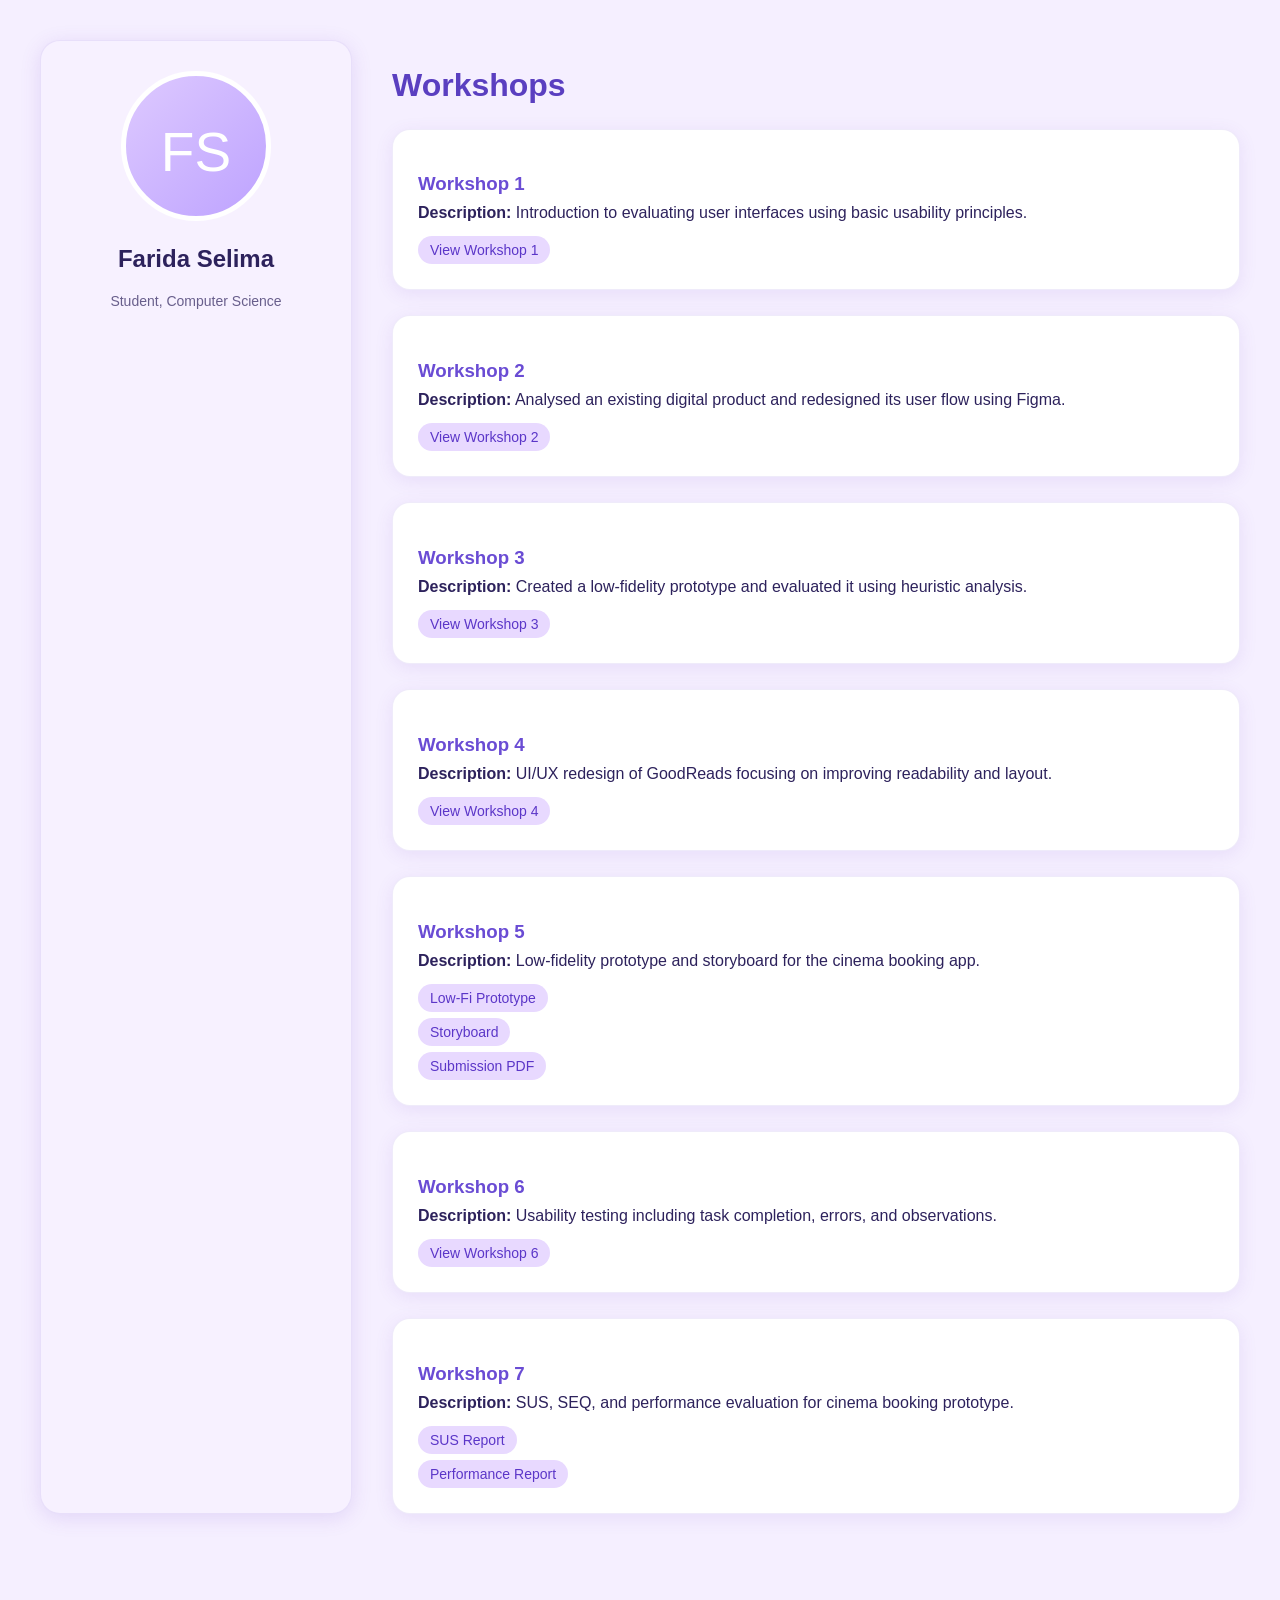
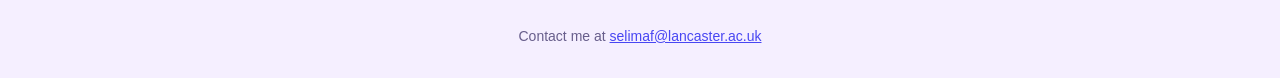
==== index.html @ 2829858a "Update index.html" ====
<!DOCTYPE html>
<html lang="en">
<head>
  <meta charset="UTF-8" />
  <meta name="viewport" content="width=device-width, initial-scale=1.0" />
  <title>Farida Selima — Portfolio</title>
  <link rel="stylesheet" href="styles.css" />
</head>

<body>
  <div class="layout">

    <!-- Sidebar -->
    <aside class="sidebar">
      <div class="photo">
        <!-- Purple Avatar -->
        <svg viewBox="0 0 120 120" xmlns="http://www.w3.org/2000/svg">
          <defs>
            <linearGradient id="g" x1="0" y1="0" x2="1" y2="1">
              <stop offset="0%" stop-color="#decaff"/>
              <stop offset="100%" stop-color="#bda2ff"/>
            </linearGradient>
          </defs>
          <circle cx="60" cy="60" r="58" fill="url(#g)" stroke="#fff" stroke-width="4"/>
          <text x="50%" y="54%" text-anchor="middle" font-size="44" fill="#fff" dy=".35em">FS</text>
        </svg>
      </div>

      <h1 class="name">Farida Selima</h1>
      <p class="title">Student, Computer Science</p>
    </aside>

    <!-- Main Content -->
    <main class="content">
      <section class="workshops">
        <h2>Workshops</h2>

        <div class="grid">

          <!-- Workshop 1 -->
          <article class="workshop-card">
            <h3>Workshop 1</h3>
            <p><strong>Description:</strong> Introduction to evaluating user interfaces using basic usability principles.</p>
            <a href="workshop1.html" target="_blank">View Workshop 1</a>
          </article>

          <!-- Workshop 2 -->
          <article class="workshop-card">
            <h3>Workshop 2</h3>
            <p><strong>Description:</strong> Analysed an existing digital product and redesigned its user flow using Figma.</p>
            <a href="https://www.figma.com/design/Ft95v7TeErPLOEwGShXO97" target="_blank">View Workshop 2</a>
          </article>

          <!-- Workshop 3 -->
          <article class="workshop-card">
            <h3>Workshop 3</h3>
            <p><strong>Description:</strong> Created a low-fidelity prototype and evaluated it using heuristic analysis.</p>
            <a href="https://www.figma.com/design/zfmDLkWAmGN3jzNrg86eZ7" target="_blank">View Workshop 3</a>
          </article>

          <!-- Workshop 4 -->
          <article class="workshop-card">
            <h3>Workshop 4</h3>
            <p><strong>Description:</strong> UI/UX redesign of GoodReads focusing on improving readability and layout.</p>
            <a href="https://www.figma.com/design/6fiuWXrTXkoMcTL44Tgeuo" target="_blank">View Workshop 4</a>
          </article>

          <!-- Workshop 5 -->
          <article class="workshop-card">
            <h3>Workshop 5</h3>
            <p><strong>Description:</strong> Low-fidelity prototype and storyboard for the cinema booking app.</p>
            <a href="low-fi.jpg" target="_blank">Low-Fi Prototype</a><br>
            <a href="storyboard.jpg" target="_blank">Storyboard</a><br>
            <a href="workshop5.pdf" target="_blank">Submission PDF</a>
          </article>

          <!-- Workshop 6 -->
          <article class="workshop-card">
            <h3>Workshop 6</h3>
            <p><strong>Description:</strong> Usability testing including task completion, errors, and observations.</p>
            <a href="https://www.figma.com/design/EO4mI0POC7leLDDDK6Pgrz" target="_blank">View Workshop 6</a>
          </article>

          <!-- Workshop 7 -->
          <article class="workshop-card">
            <h3>Workshop 7</h3>
            <p><strong>Description:</strong> SUS, SEQ, and performance evaluation for cinema booking prototype.</p>
            <a href="SUSfaridafinal.pdf" target="_blank">SUS Report</a><br>
            <a href="workshop7prt2.pdf" target="_blank">Performance Report</a>
          </article>

        </div>
      </section>
    </main>
  </div>

  <footer class="footer">
    <p>Contact me at <a href="mailto:selimaf@lancaster.ac.uk">selimaf@lancaster.ac.uk</a></p>
  </footer>

</body>
</html>
---- styles.css ----
/* GENERAL ----------------------------------------------------*/
body {
  margin: 0;
  font-family: "Inter", sans-serif;
  background: #f5efff; /* very light lavender */
  color: #2d225c;
}

.layout {
  display: flex;
  gap: 40px;
  padding: 40px;
}

/* SIDEBAR ----------------------------------------------------*/
.sidebar {
  width: 260px;
  background: #f7f1ff;
  border-radius: 20px;
  padding: 30px 25px;
  text-align: center;
  box-shadow: 0 4px 20px rgba(120, 70, 200, 0.15);
  border: 1px solid rgba(150, 120, 220, 0.15);
}

.sidebar svg {
  width: 150px;
  height: 150px;
  margin-bottom: 10px;
}

.name {
  font-size: 24px;
  margin-top: 10px;
}

.title {
  font-size: 14px;
  opacity: 0.7;
}

/* MAIN CONTENT ------------------------------------------------*/
.content {
  flex: 1;
}

.workshops h2 {
  font-size: 32px;
  margin-bottom: 25px;
  color: #5a3fc0;
}

.grid {
  display: flex;
  flex-direction: column; /* STACK vertically */
  gap: 25px;
}

/* WORKSHOP CARDS ---------------------------------------------*/
.workshop-card {
  background: white;
  padding: 25px;
  border-radius: 18px;
  box-shadow: 0 4px 18px rgba(120, 70, 200, 0.1);
  border: 1px solid rgba(150, 120, 220, 0.15);
}

.workshop-card h3 {
  color: #6a4cd4;
  margin-bottom: 6px;
}

.workshop-card p {
  margin: 6px 0;
  line-height: 1.45;
}

.workshop-card a {
  display: inline-block;
  margin-top: 6px;
  padding: 6px 12px;
  border-radius: 40px;
  background: #e8d9ff;
  color: #5b36c8;
  font-size: 14px;
  text-decoration: none;
  transition: 0.2s ease;
}

.workshop-card a:hover {
  background: #d4c1ff;
}

/* FOOTER ------------------------------------------------------*/
.footer {
  text-align: center;
  font-size: 14px;
  margin-top: 40px;
  padding: 20px;
  opacity: 0.7;
}
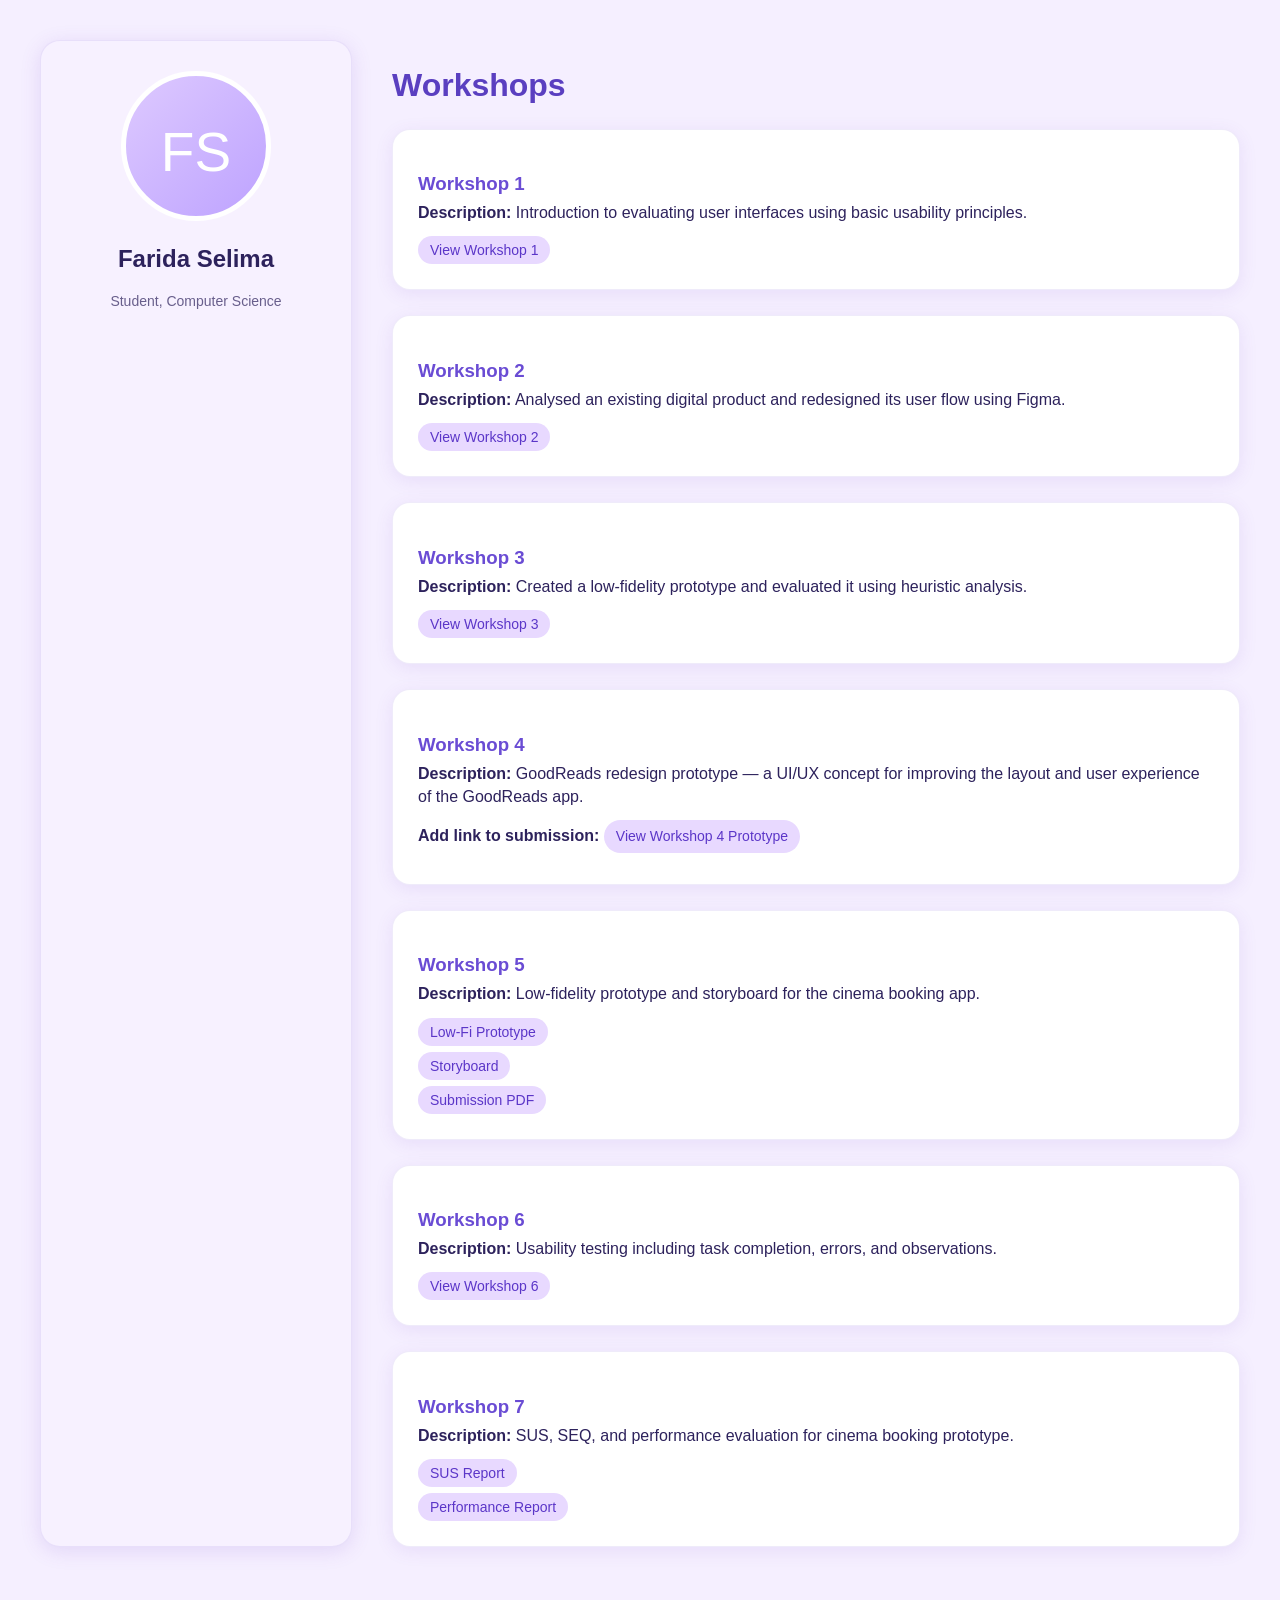
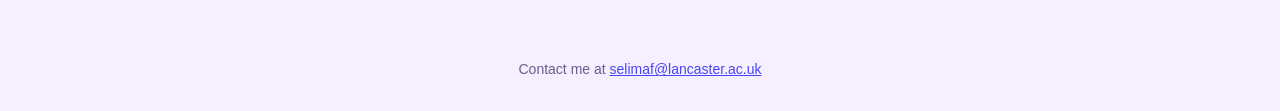
==== commit 04b88b2b: "Update index.html" ====
--- a/index.html
+++ b/index.html
@@ -59,11 +59,16 @@
           </article>
 
           <!-- Workshop 4 -->
-          <article class="workshop-card">
-            <h3>Workshop 4</h3>
-            <p><strong>Description:</strong> UI/UX redesign of GoodReads focusing on improving readability and layout.</p>
-            <a href="https://www.figma.com/design/6fiuWXrTXkoMcTL44Tgeuo" target="_blank">View Workshop 4</a>
-          </article>
+         <article class="workshop-card">
+          <h3>Workshop 4</h3>
+          <p><strong>Description:</strong> GoodReads redesign prototype — a UI/UX concept for improving the layout and user experience of the GoodReads app.</p>
+          <p><strong>Add link to submission:</strong>
+            <a href="https://www.figma.com/design/Ft95v7TeErPLOEwGShXO97/Portfolio-template---Edit-this-portfolio-and-export-it-as-HTML---Get-your-portfolio-live-in-no-time--Community-?node-id=11-2809&p=f&t=yHfVjQ8R6kwqFFsG-0"
+               target="_blank">
+              View Workshop 4 Prototype
+            </a>
+          </p>
+        </article>
 
           <!-- Workshop 5 -->
           <article class="workshop-card">
@@ -101,3 +106,4 @@
 </body>
 </html>
 
+
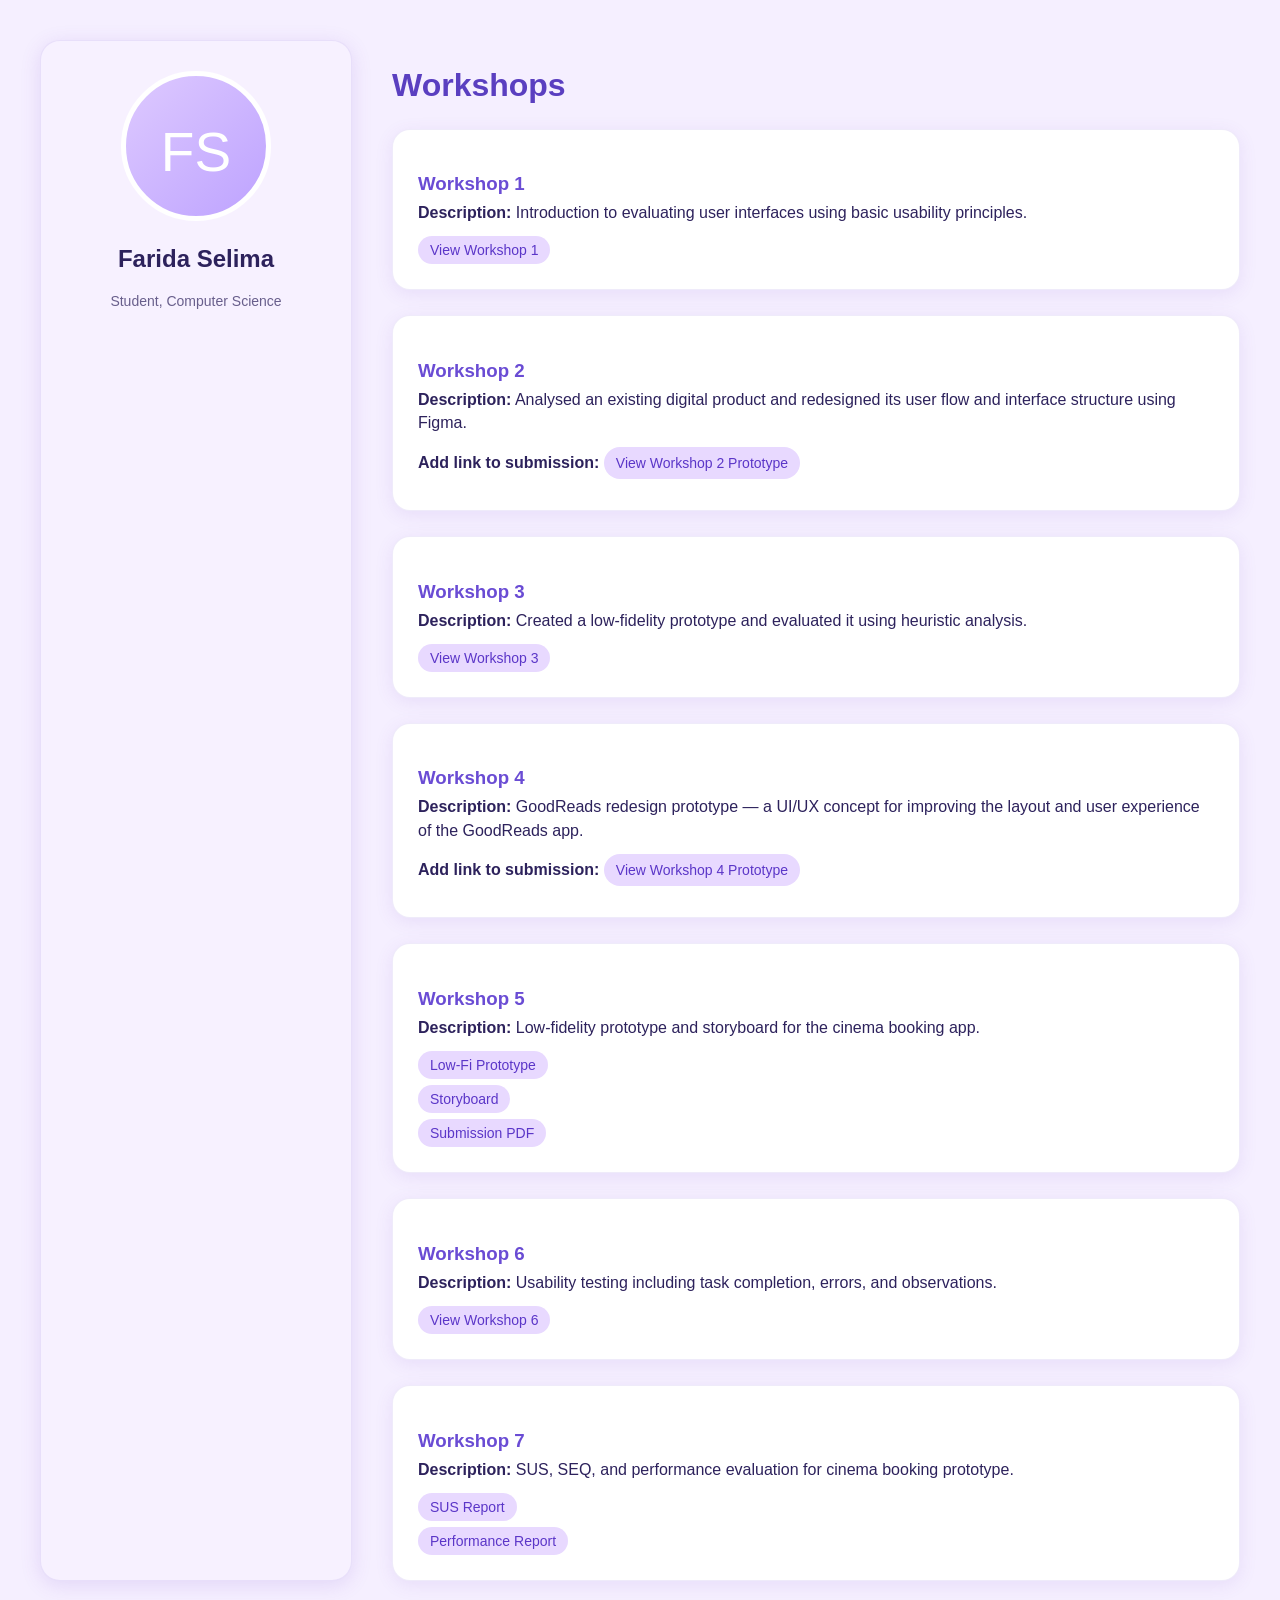
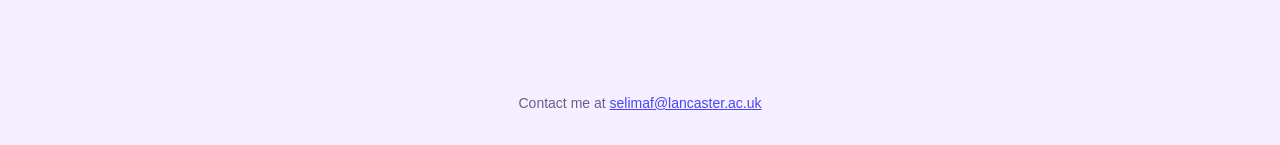
==== commit 825e2976: "Update index.html" ====
--- a/index.html
+++ b/index.html
@@ -47,8 +47,11 @@
           <!-- Workshop 2 -->
           <article class="workshop-card">
             <h3>Workshop 2</h3>
-            <p><strong>Description:</strong> Analysed an existing digital product and redesigned its user flow using Figma.</p>
-            <a href="https://www.figma.com/design/Ft95v7TeErPLOEwGShXO97" target="_blank">View Workshop 2</a>
+            <p><strong>Description:</strong> Analysed an existing digital product and redesigned its user flow and interface structure using Figma.</p>
+            <p><strong>Add link to submission:</strong>
+              <a href="https://www.figma.com/design/Ft95v7TeErPLOEwGShXO97/Portfolio-template---Edit-this-portfolio-and-export-it-as-HTML---Get-your-portfolio-live-in-no-time--Community-?node-id=11-2809&p=f&t=yHfVjQ8R6kwqFFsG-0"
+                 target="_blank">View Workshop 2 Prototype</a>
+            </p>
           </article>
 
           <!-- Workshop 3 -->
@@ -63,12 +66,11 @@
           <h3>Workshop 4</h3>
           <p><strong>Description:</strong> GoodReads redesign prototype — a UI/UX concept for improving the layout and user experience of the GoodReads app.</p>
           <p><strong>Add link to submission:</strong>
-            <a href="https://www.figma.com/design/Ft95v7TeErPLOEwGShXO97/Portfolio-template---Edit-this-portfolio-and-export-it-as-HTML---Get-your-portfolio-live-in-no-time--Community-?node-id=11-2809&p=f&t=yHfVjQ8R6kwqFFsG-0"
-               target="_blank">
-              View Workshop 4 Prototype
-            </a>
+            <a href="https://www.figma.com/design/6fiuWXrTXkoMcTL44Tgeuo/GoodReads-Redesign?node-id=1-2&p=f&t=y7NmKkRATYKwW1MF-0"
+               target="_blank">View Workshop 4 Prototype</a>
           </p>
         </article>
+
 
           <!-- Workshop 5 -->
           <article class="workshop-card">
@@ -107,3 +109,4 @@
 </html>
 
 
+
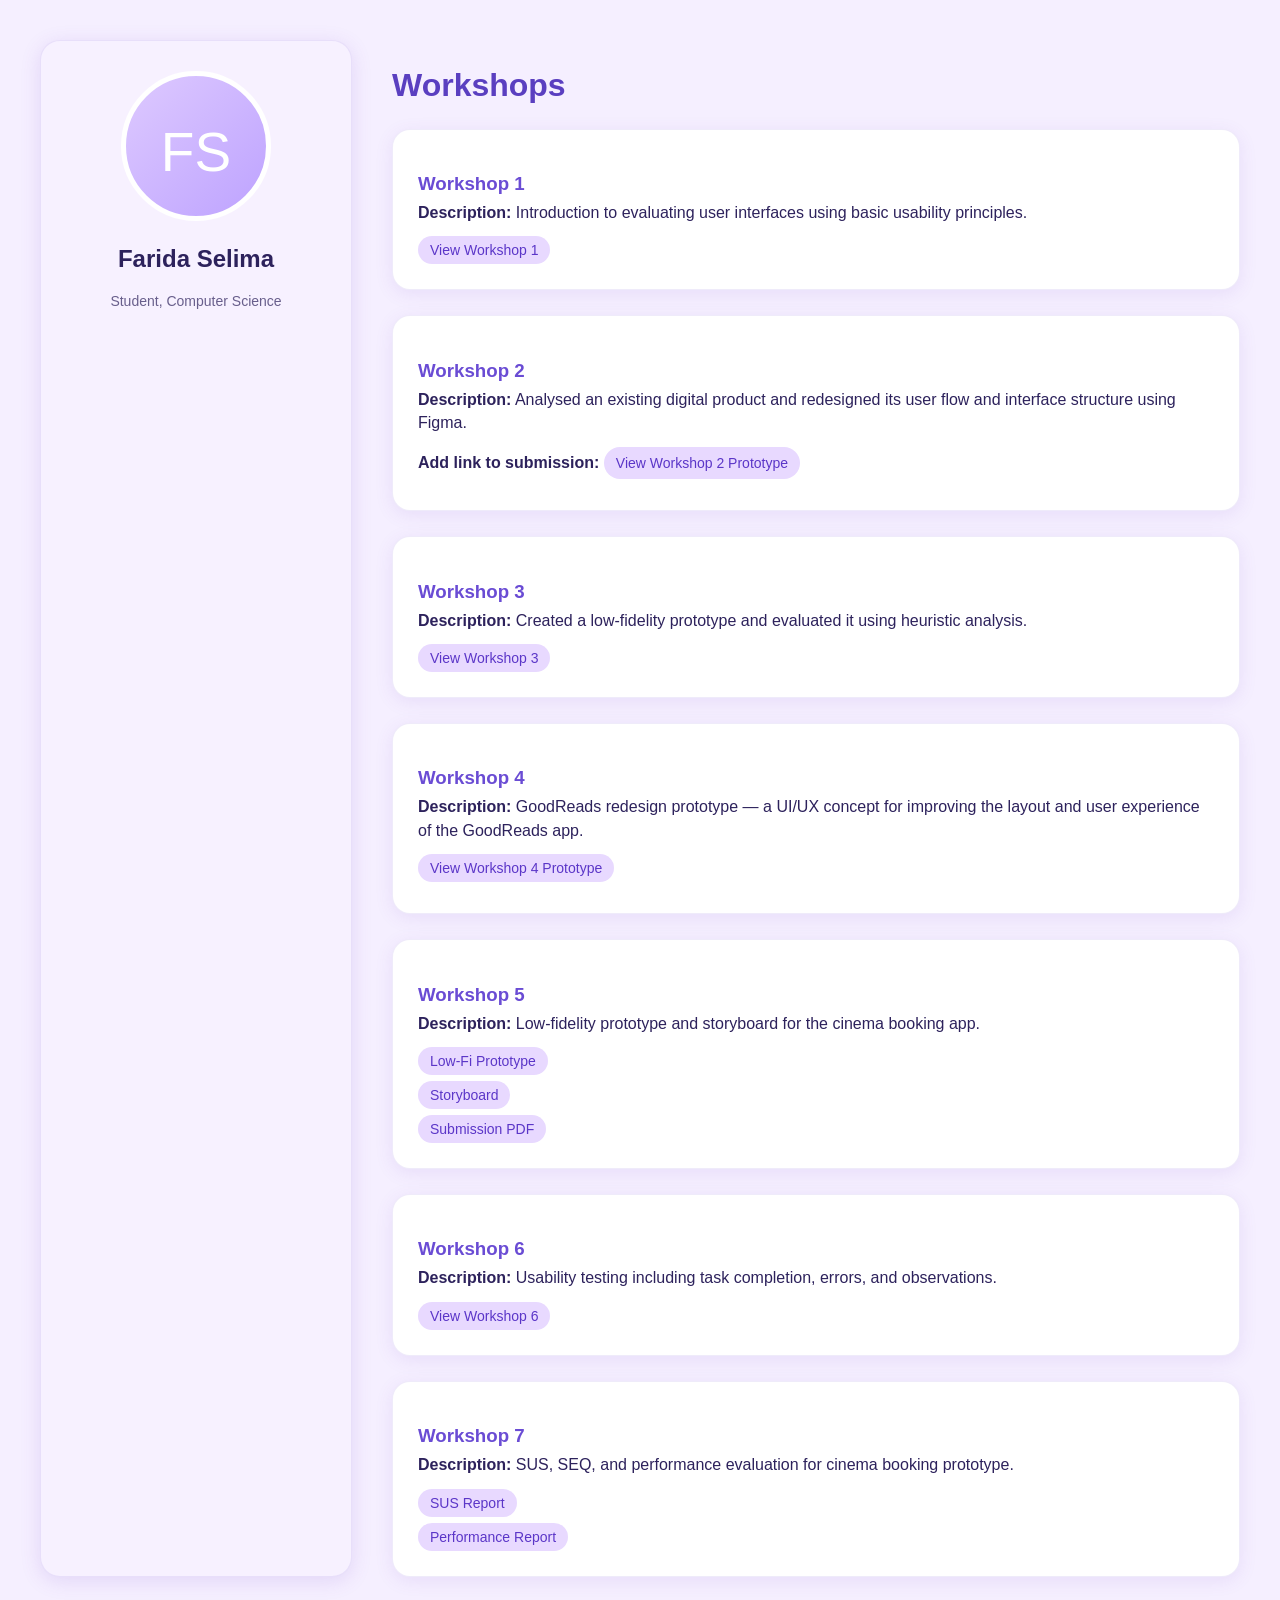
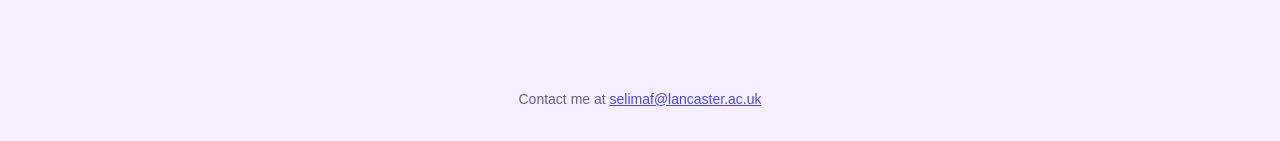
==== commit 3bf8937d: "Update index.html" ====
--- a/index.html
+++ b/index.html
@@ -65,7 +65,6 @@
          <article class="workshop-card">
           <h3>Workshop 4</h3>
           <p><strong>Description:</strong> GoodReads redesign prototype — a UI/UX concept for improving the layout and user experience of the GoodReads app.</p>
-          <p><strong>Add link to submission:</strong>
             <a href="https://www.figma.com/design/6fiuWXrTXkoMcTL44Tgeuo/GoodReads-Redesign?node-id=1-2&p=f&t=y7NmKkRATYKwW1MF-0"
                target="_blank">View Workshop 4 Prototype</a>
           </p>
@@ -110,3 +109,4 @@
 
 
 
+
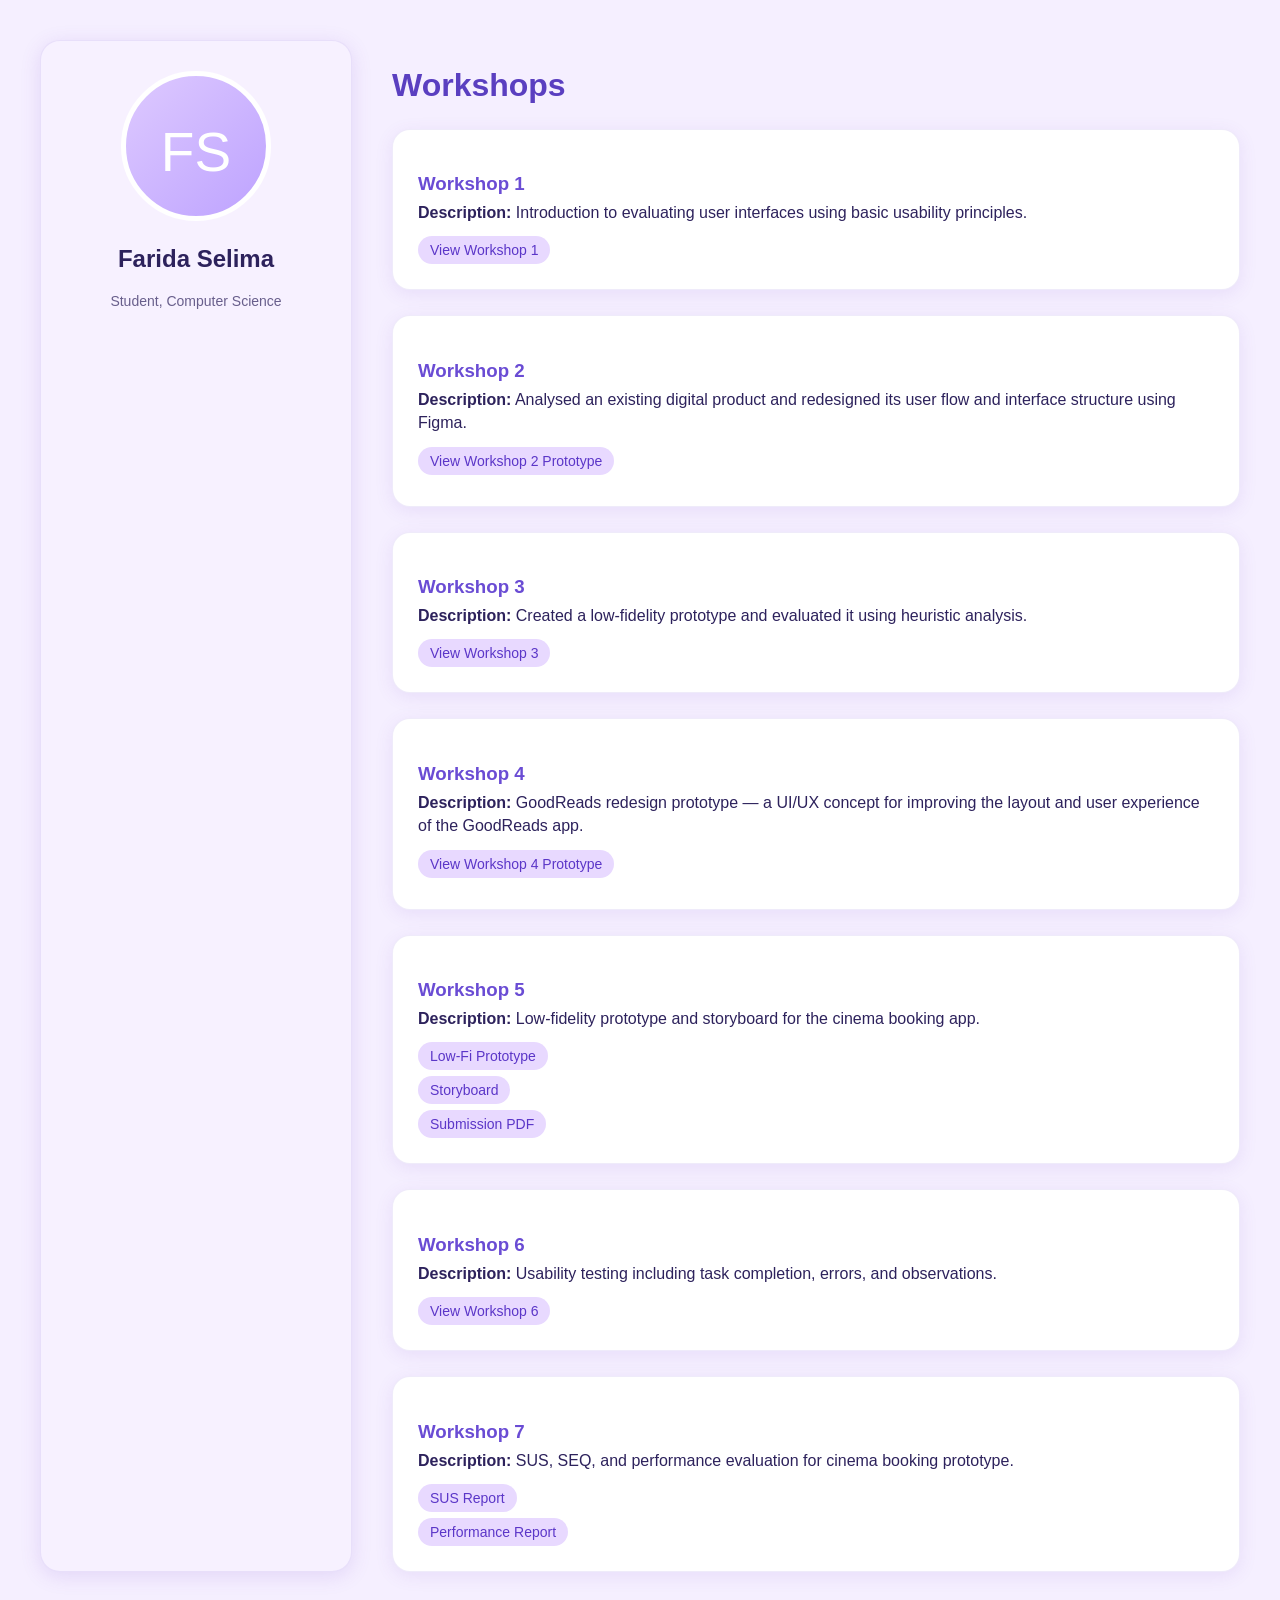
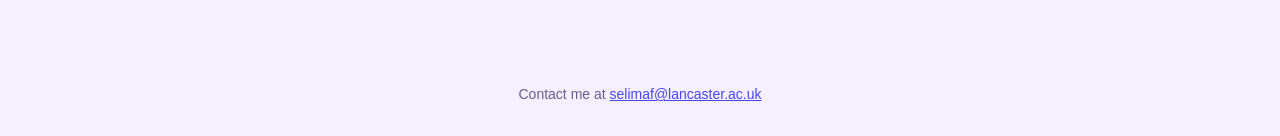
==== commit 40ffbf5c: "Update index.html" ====
--- a/index.html
+++ b/index.html
@@ -48,7 +48,6 @@
           <article class="workshop-card">
             <h3>Workshop 2</h3>
             <p><strong>Description:</strong> Analysed an existing digital product and redesigned its user flow and interface structure using Figma.</p>
-            <p><strong>Add link to submission:</strong>
               <a href="https://www.figma.com/design/Ft95v7TeErPLOEwGShXO97/Portfolio-template---Edit-this-portfolio-and-export-it-as-HTML---Get-your-portfolio-live-in-no-time--Community-?node-id=11-2809&p=f&t=yHfVjQ8R6kwqFFsG-0"
                  target="_blank">View Workshop 2 Prototype</a>
             </p>
@@ -110,3 +109,4 @@
 
 
 
+
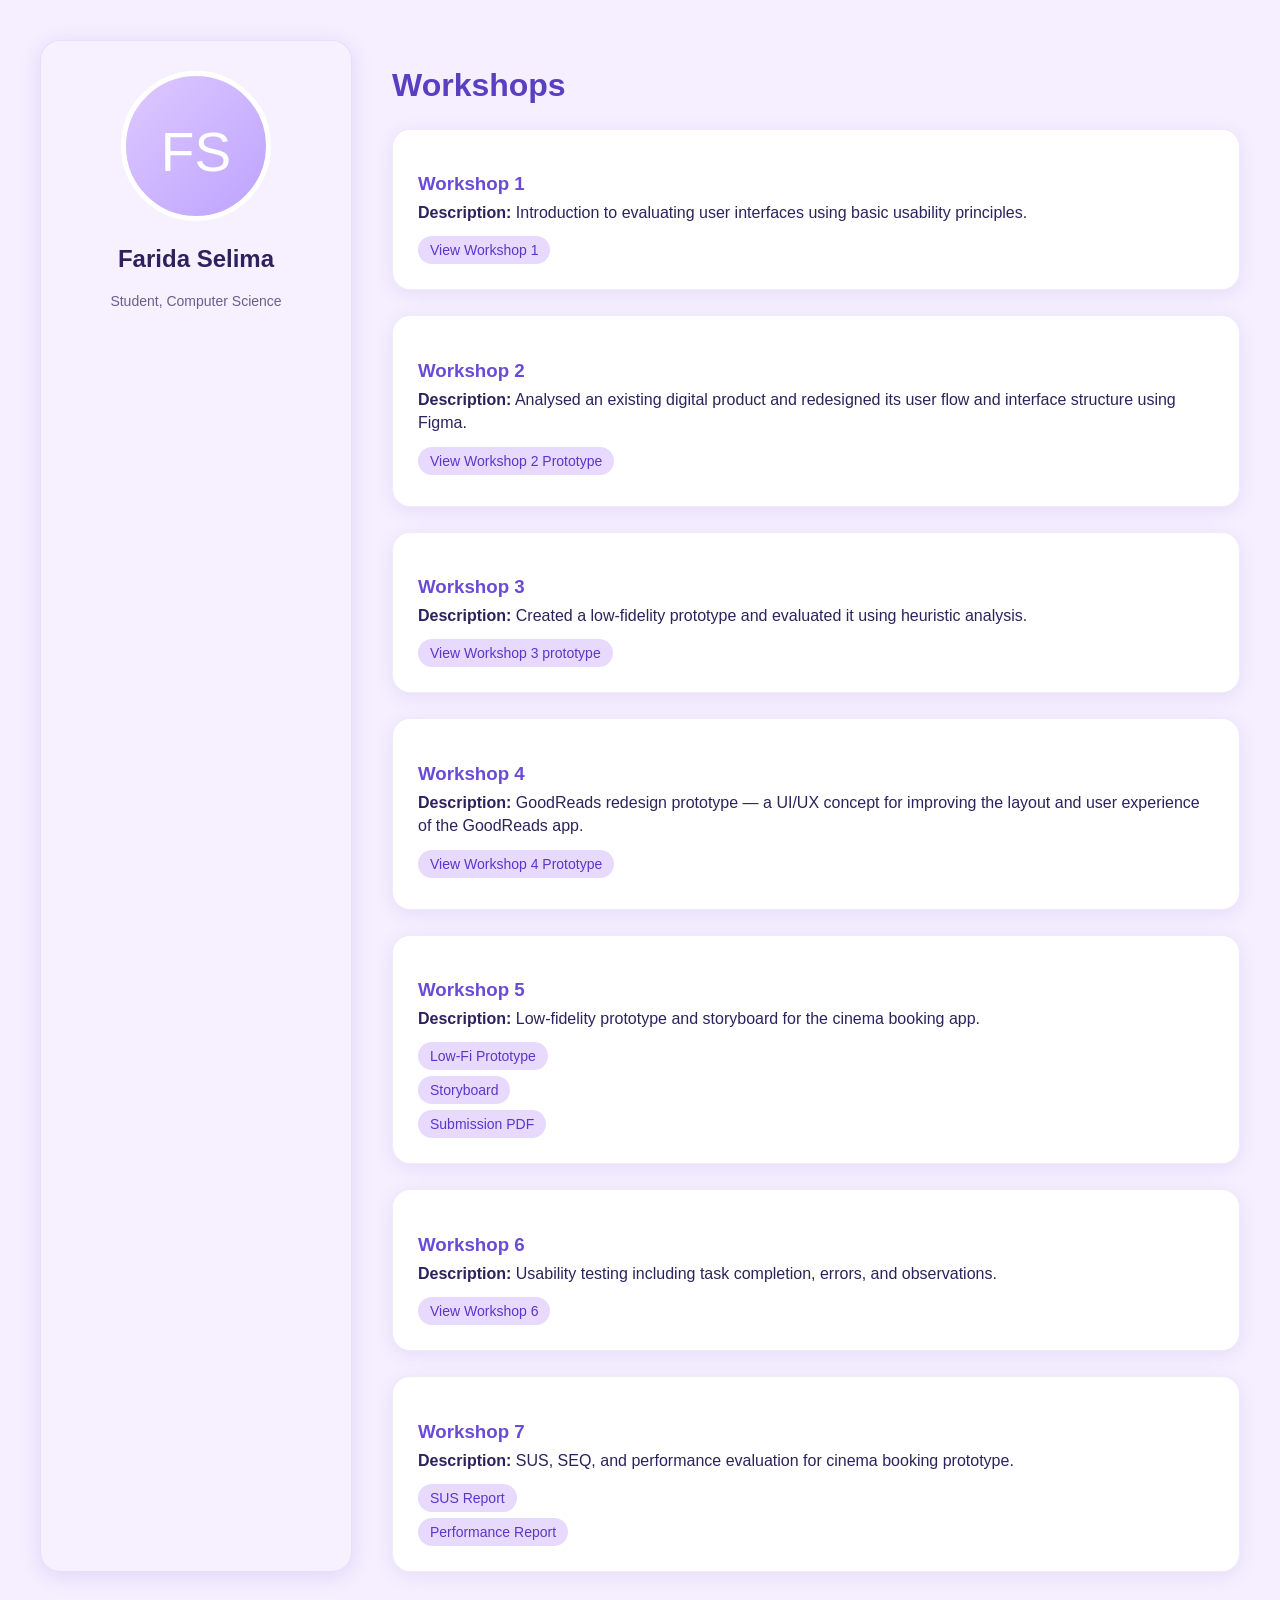
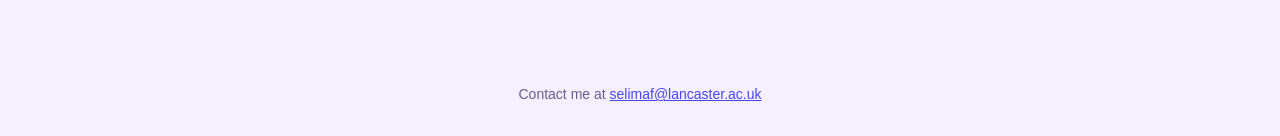
==== commit 8b9ec109: "Update index.html" ====
--- a/index.html
+++ b/index.html
@@ -57,7 +57,7 @@
           <article class="workshop-card">
             <h3>Workshop 3</h3>
             <p><strong>Description:</strong> Created a low-fidelity prototype and evaluated it using heuristic analysis.</p>
-            <a href="https://www.figma.com/design/zfmDLkWAmGN3jzNrg86eZ7" target="_blank">View Workshop 3</a>
+            <a href="https://www.figma.com/design/zfmDLkWAmGN3jzNrg86eZ7" target="_blank">View Workshop 3 prototype</a>
           </article>
 
           <!-- Workshop 4 -->
@@ -110,3 +110,4 @@
 
 
 
+
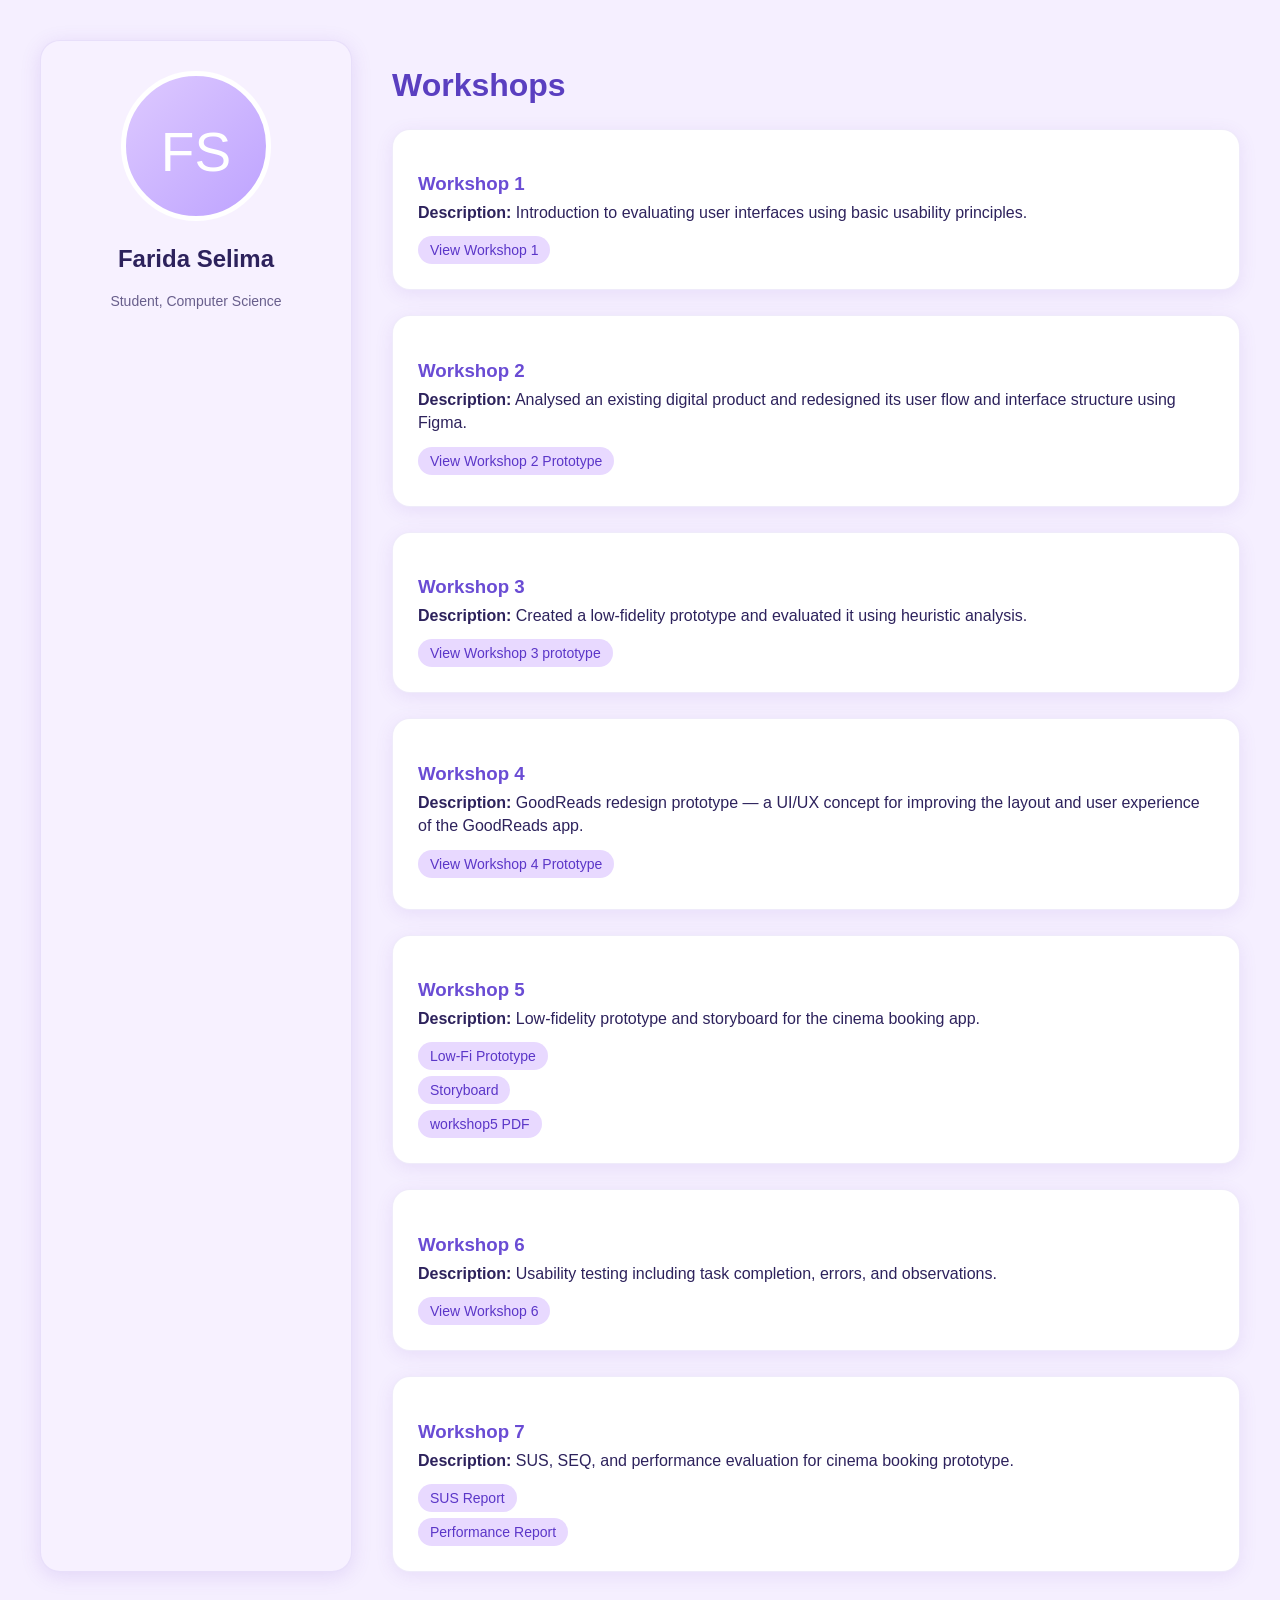
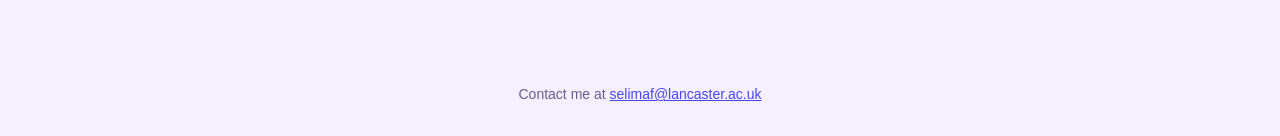
==== commit a74328d2: "Update index.html" ====
--- a/index.html
+++ b/index.html
@@ -76,7 +76,7 @@
             <p><strong>Description:</strong> Low-fidelity prototype and storyboard for the cinema booking app.</p>
             <a href="low-fi.jpg" target="_blank">Low-Fi Prototype</a><br>
             <a href="storyboard.jpg" target="_blank">Storyboard</a><br>
-            <a href="workshop5.pdf" target="_blank">Submission PDF</a>
+            <a href="workshop5.pdf" target="_blank">workshop5 PDF</a>
           </article>
 
           <!-- Workshop 6 -->
@@ -111,3 +111,4 @@
 
 
 
+
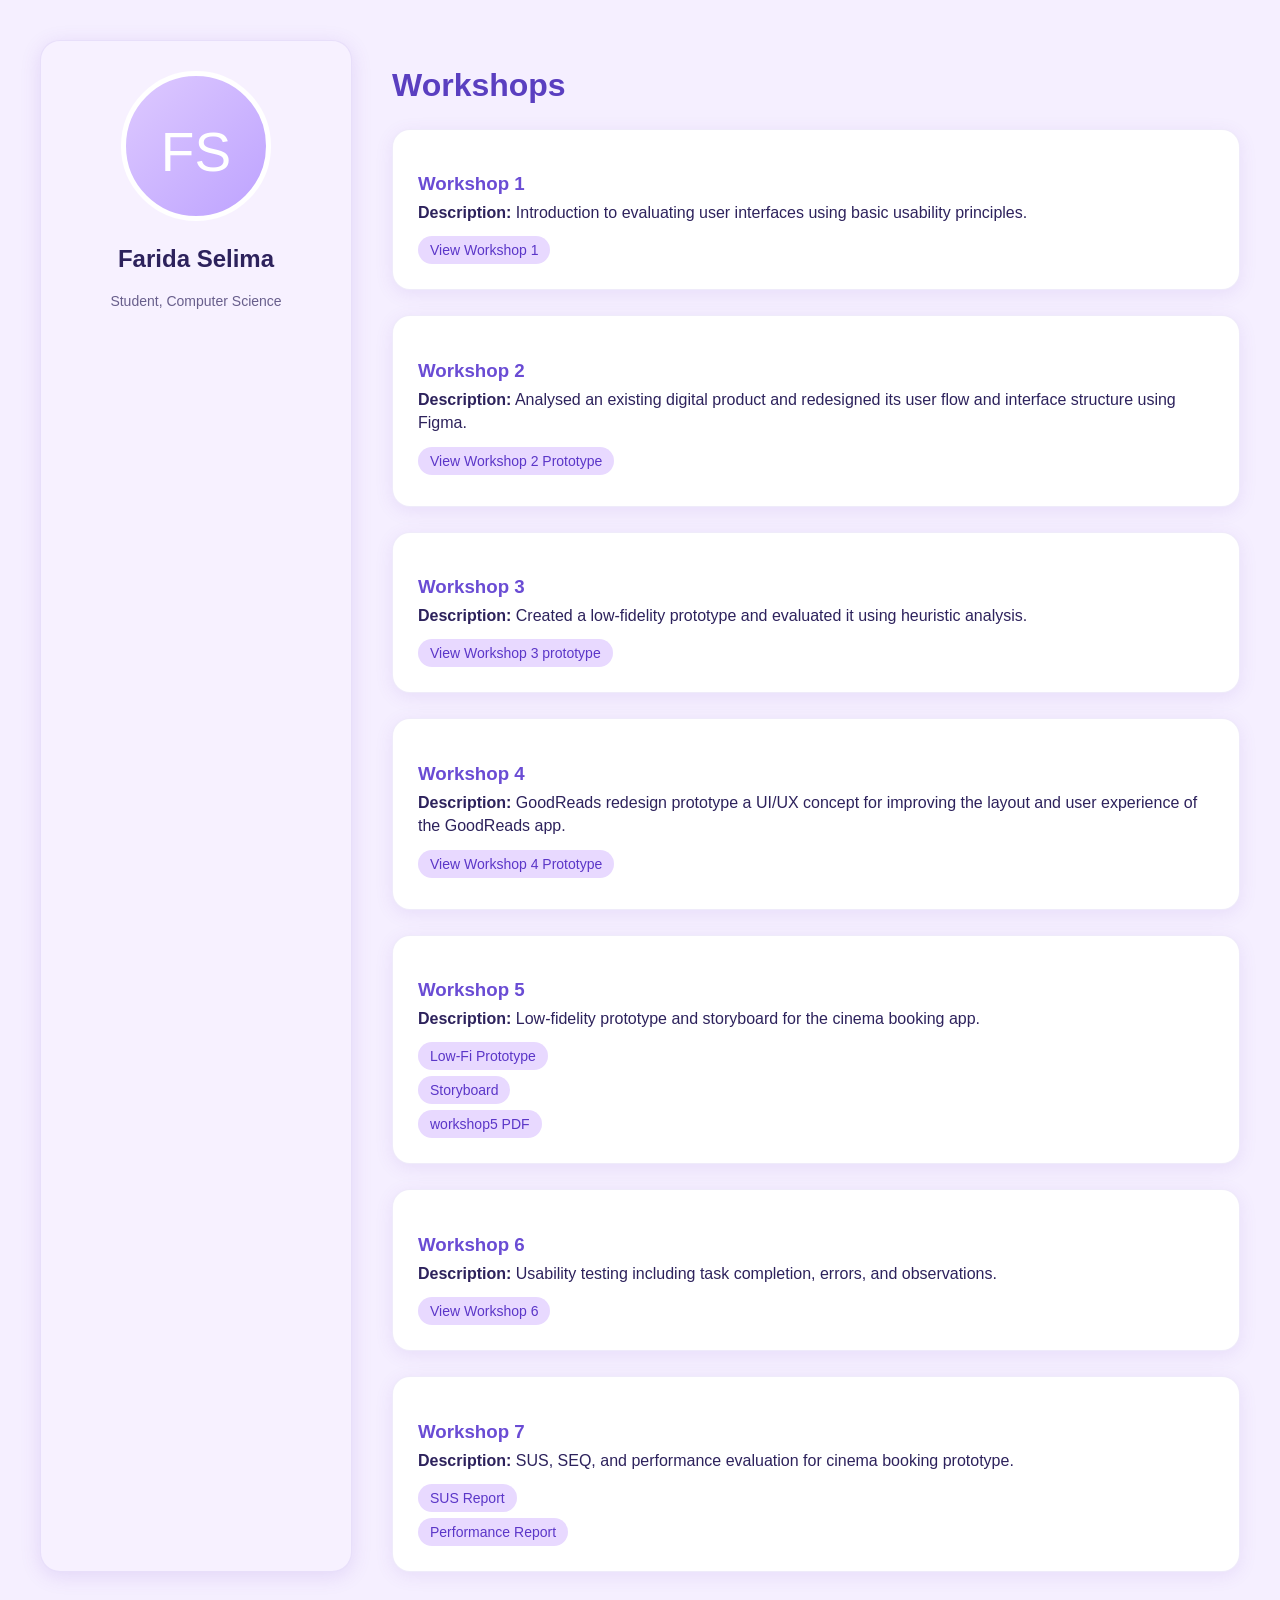
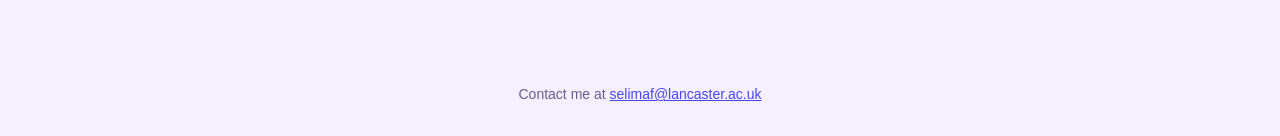
==== commit f9e94b4a: "Update index.html" ====
--- a/index.html
+++ b/index.html
@@ -63,7 +63,7 @@
           <!-- Workshop 4 -->
          <article class="workshop-card">
           <h3>Workshop 4</h3>
-          <p><strong>Description:</strong> GoodReads redesign prototype — a UI/UX concept for improving the layout and user experience of the GoodReads app.</p>
+          <p><strong>Description:</strong> GoodReads redesign prototype a UI/UX concept for improving the layout and user experience of the GoodReads app.</p>
             <a href="https://www.figma.com/design/6fiuWXrTXkoMcTL44Tgeuo/GoodReads-Redesign?node-id=1-2&p=f&t=y7NmKkRATYKwW1MF-0"
                target="_blank">View Workshop 4 Prototype</a>
           </p>
@@ -112,3 +112,4 @@
 
 
 
+
